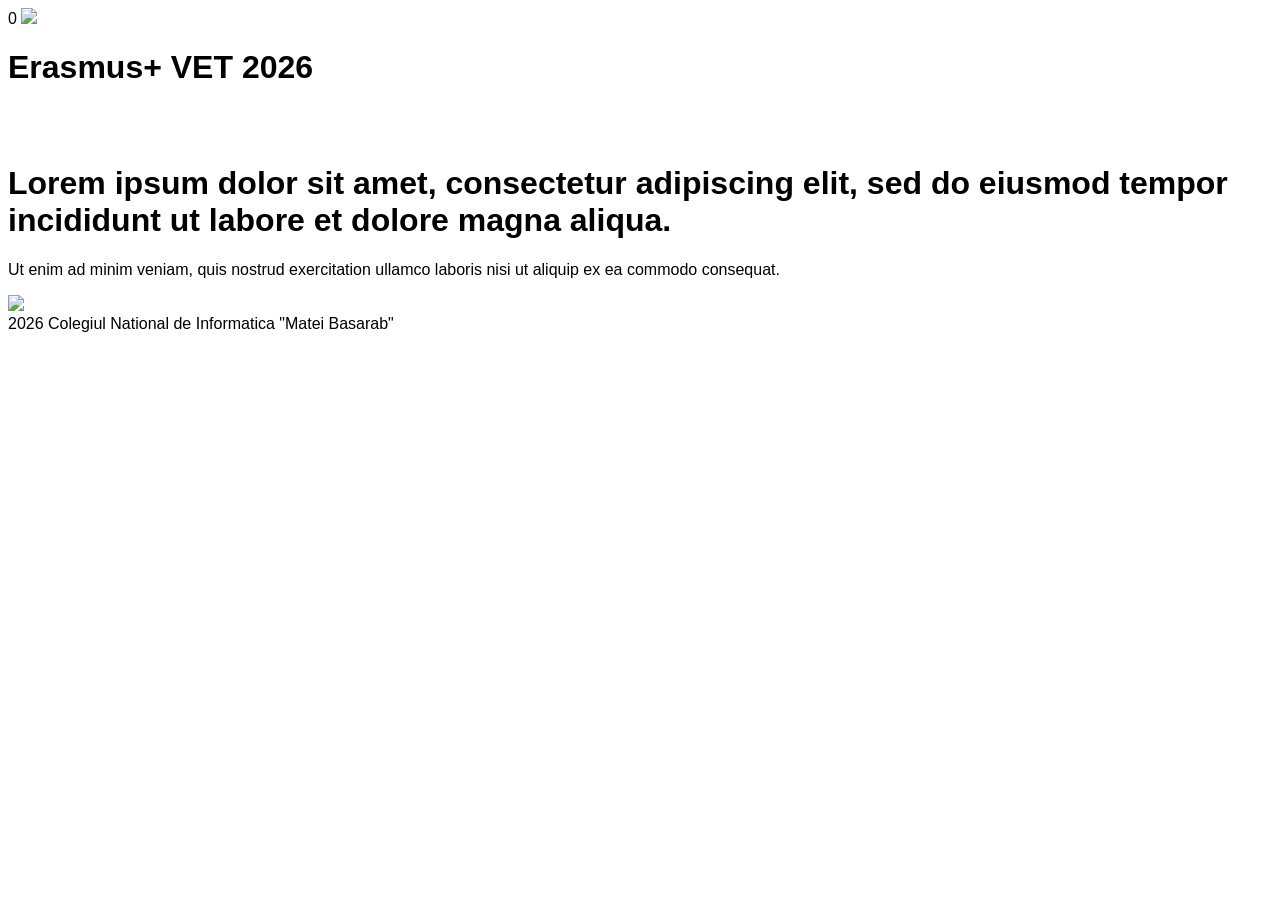
==== index.html @ 50fa2faf "first draft and initial testing" ====
<!DOCTYPE html>

<html>

  <script src="script.js"></script>

  <head>
    <meta charset="UTF-8">
    <meta name="viewport" content="width=device-width, initial-scale=1.0">
    <title>Erasmus+ VET 2026</title>
    <link rel="stylesheet" href="style.css">
  </head>

  <body>
    <header>
            <div id="mySidenav" class="sidenav">

              <a href="javascript:void(0)" class="closebtn" onclick="closeNav()">&times;</a>
              <a href="#">Acasa</a>

              <div class="dropdown">
                <button class="dropbtn">Spania</button>
                <div class="dropdown-content">
                  <a href="#">Experienta culturala</a>

                  <button class="dropbtn">Experienta profesionala</button>
                  <div class="dropdown-content">
                    <a href="#">Mate-Info</a>
                    <a href="#">Pedagogie</a>
                  </div>

                </div>
              </div>
 
              <div class="dropdown">
                <button class="dropbtn">Spania</button>
                <div class="dropdown-content">
                  <a href="#">Experienta culturala</a>

                  <button class="dropbtn">Experienta profesionala</button>
                  <div class="dropdown-content">
                    <a href="#">Mate-Info</a>
                    <a href="#">Pedagogie</a>
                  </div>

                </div>
              </div>

              <a href="#">Activitati de diseminare</a>

            </div>
 
            <div id="titlebar">
                <span onclick="openNav()">0</span>
                <img src="assets/logo.png">
                <h1>Erasmus+ VET 2026</h1>
            </div>

    </header>

    <main>
            <div>
                
                <div id="about">
                    <div id="aboutp">
                        <br><br>
                        <h1>
                            Lorem ipsum dolor sit amet, consectetur adipiscing elit, sed do eiusmod tempor incididunt ut labore et dolore magna aliqua.
                        </h1>
                        <p>Ut enim ad minim veniam, quis nostrud exercitation ullamco laboris nisi ut aliquip ex ea commodo consequat.</p>
                    </div>
                    <img src="assets/logo.png" id="abtImg">
                </div>

                            </div>
    </main>

    <footer>
      2026 Colegiul National de Informatica "Matei Basarab"
    </footer>

  </body>

</html>
---- style.css ----
body {
  font-family: "Lato", sans-serif;
  transition: background-color .5s;
}

.sidenav {
  height: 100%;
  width: 0;
  position: fixed;
  z-index: 1;
  top: 0;
  left: 0;
  background-color: #111;
  overflow-x: hidden;
  transition: 0.5s;
  padding-top: 60px;
}

.sidenav a {
  padding: 8px 8px 8px 32px;
  text-decoration: none;
  font-size: 25px;
  color: #818181;
  display: block;
  transition: 0.3s;
}

.sidenav a:hover {
  color: #f1f1f1;
}

.sidenav .closebtn {
  position: absolute;
  top: 0;
  right: 25px;
  font-size: 36px;
  margin-left: 50px;
}

.dropdown {
  float: left;
  overflow: hidden;
}

.dropdown .dropbtn {
  font-size: 16px;  
  border: none;
  outline: none;
  color: white;
  padding: 14px 16px;
  background-color: inherit;
  font-family: inherit;
  margin: 0;
}

.navbar a:hover, .dropdown:hover .dropbtn {
  color: red;
}

.dropdown-content {
  display: none;
  position: absolute;
  background-color: #111;
  min-width: 160px;
  box-shadow: 0px 8px 16px 0px rgba(0,0,0,0.2);
  z-index: 1;
}

.dropdown-content a {
  float: none;
  color: white;
  padding: 12px 16px;
  text-decoration: none;
  display: inline;
  text-align: left;
}

.dropdown-content a:hover {
  background-color: #ddd;
  color: black;
}

.dropdown:hover .dropdown-content {
  display: inline;

#main {
  transition: margin-left .5s;
  padding: 16px;
}

@media screen and (max-height: 450px) {
  .sidenav {padding-top: 15px;}
  .sidenav a {font-size: 18px;}
}
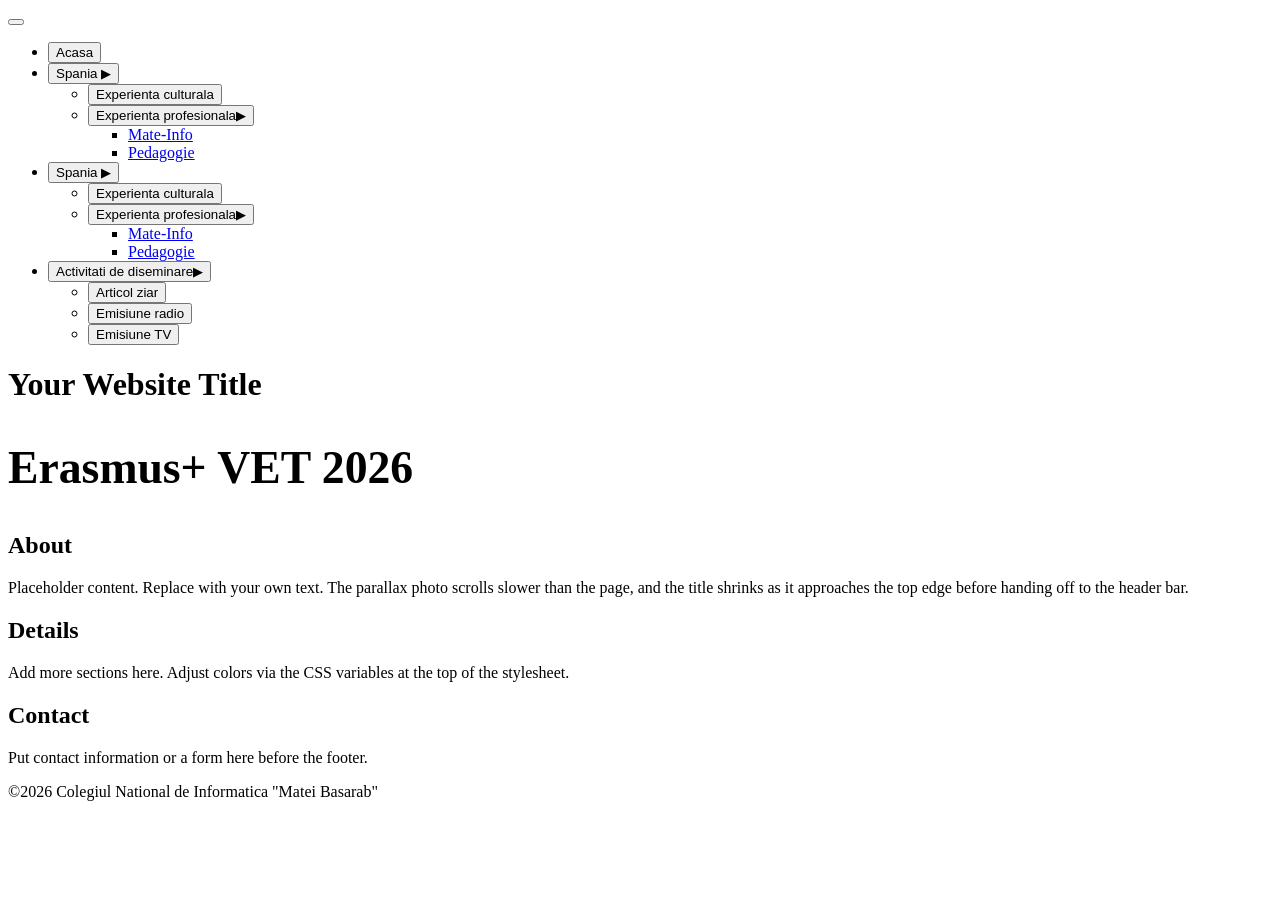
==== commit 9a043511: "used a template, will soon edit" ====
--- a/index.html
+++ b/index.html
@@ -1,84 +1,93 @@
 <!DOCTYPE html>
 
-<html>
+<head>
+<meta charset="UTF-8">
+<meta name="viewport" content="width=device-width, initial-scale=1.0">
+<title>Erasmus+ VET 2026</title>
+</head>
+<body>
 
-  <script src="script.js"></script>
+  <button class="menu-icon" id="menuIcon" aria-label="Toggle menu">
+    <span></span><span></span><span></span>
+  </button>
 
-  <head>
-    <meta charset="UTF-8">
-    <meta name="viewport" content="width=device-width, initial-scale=1.0">
-    <title>Erasmus+ VET 2026</title>
-    <link rel="stylesheet" href="style.css">
-  </head>
+  <nav class="sidebar" id="sidebar">
+    <ul class="nav-list">
+      
+      <li class="nav-item">
+        <button>Acasa</button>
+      </li>
 
-  <body>
-    <header>
-            <div id="mySidenav" class="sidenav">
+     
+      <li class="nav-item has-sub">
+        <button>Spania <span class="nav-arrow">▶</span></button>
+        <ul class="sub-list">
+          <li class="sub-item"><button>Experienta culturala</button></li>
+          <li class="sub-item has-subsub">
+            <button>Experienta profesionala<span class="nav-arrow">▶</span></button>
+            <ul class="subsub-list">
+              <li><a href="#">Mate-Info</a></li>
+              <li><a href="#">Pedagogie</a></li>
+            </ul>
+          </li>
+        </ul>
+      </li>
+    
+      <li class="nav-item has-sub">
+        <button>Spania <span class="nav-arrow">▶</span></button>
+        <ul class="sub-list">
+          <li class="sub-item"><button>Experienta culturala</button></li>
+          <li class="sub-item has-subsub">
+            <button>Experienta profesionala<span class="nav-arrow">▶</span></button>
+            <ul class="subsub-list">
+              <li><a href="#">Mate-Info</a></li>
+              <li><a href="#">Pedagogie</a></li>
+            </ul>
+          </li>
+        </ul>
+      </li>
+      
+      <li class="nav-item has-sub">
+        <button>Activitati de diseminare<span class="nav-arrow">▶</span></button>
+        <ul class="sub-list">
+          <li class="sub-item"><button>Articol ziar</button></li>
+          <li class="sub-item"><button>Emisiune radio</button></li>
+          <li class="sub-item"><button>Emisiune TV</button></li>
+        </ul>
+      </li>
 
-              <a href="javascript:void(0)" class="closebtn" onclick="closeNav()">&times;</a>
-              <a href="#">Acasa</a>
+    </ul>
+  </nav>
 
-              <div class="dropdown">
-                <button class="dropbtn">Spania</button>
-                <div class="dropdown-content">
-                  <a href="#">Experienta culturala</a>
+  <div class="header-bar" id="headerBar">
+    <h1>Your Website Title</h1>
+  </div>
 
-                  <button class="dropbtn">Experienta profesionala</button>
-                  <div class="dropdown-content">
-                    <a href="#">Mate-Info</a>
-                    <a href="#">Pedagogie</a>
-                  </div>
+  <section class="hero" id="hero">
+    <div class="hero-bg" id="heroBg" style="transform: translateY(0px);"></div>
+    <div class="hero-title-wrapper">
+      <h1 class="hero-title" id="heroTitle" style="opacity: 1; font-size: 45.7px;">Erasmus+ VET 2026</h1>
+    </div>
+  </section>
 
-                </div>
-              </div>
- 
-              <div class="dropdown">
-                <button class="dropbtn">Spania</button>
-                <div class="dropdown-content">
-                  <a href="#">Experienta culturala</a>
+  <section class="section">
+    <h2>About</h2>
+    <p>Placeholder content. Replace with your own text. The parallax photo scrolls slower than the page, and the title shrinks as it approaches the top edge before handing off to the header bar.</p>
+  </section>
 
-                  <button class="dropbtn">Experienta profesionala</button>
-                  <div class="dropdown-content">
-                    <a href="#">Mate-Info</a>
-                    <a href="#">Pedagogie</a>
-                  </div>
+  <section class="section">
+    <h2>Details</h2>
+    <p>Add more sections here. Adjust colors via the CSS variables at the top of the stylesheet.</p>
+  </section>
 
-                </div>
-              </div>
+  <section class="section">
+    <h2>Contact</h2>
+    <p>Put contact information or a form here before the footer.</p>
+  </section>
 
-              <a href="#">Activitati de diseminare</a>
+  <footer>
+    <p>©2026 Colegiul National de Informatica "Matei Basarab"</p>
+  </footer>
 
-            </div>
- 
-            <div id="titlebar">
-                <span onclick="openNav()">0</span>
-                <img src="assets/logo.png">
-                <h1>Erasmus+ VET 2026</h1>
-            </div>
 
-    </header>
-
-    <main>
-            <div>
-                
-                <div id="about">
-                    <div id="aboutp">
-                        <br><br>
-                        <h1>
-                            Lorem ipsum dolor sit amet, consectetur adipiscing elit, sed do eiusmod tempor incididunt ut labore et dolore magna aliqua.
-                        </h1>
-                        <p>Ut enim ad minim veniam, quis nostrud exercitation ullamco laboris nisi ut aliquip ex ea commodo consequat.</p>
-                    </div>
-                    <img src="assets/logo.png" id="abtImg">
-                </div>
-
-                            </div>
-    </main>
-
-    <footer>
-      2026 Colegiul National de Informatica "Matei Basarab"
-    </footer>
-
-  </body>
-
-</html>
+</body>
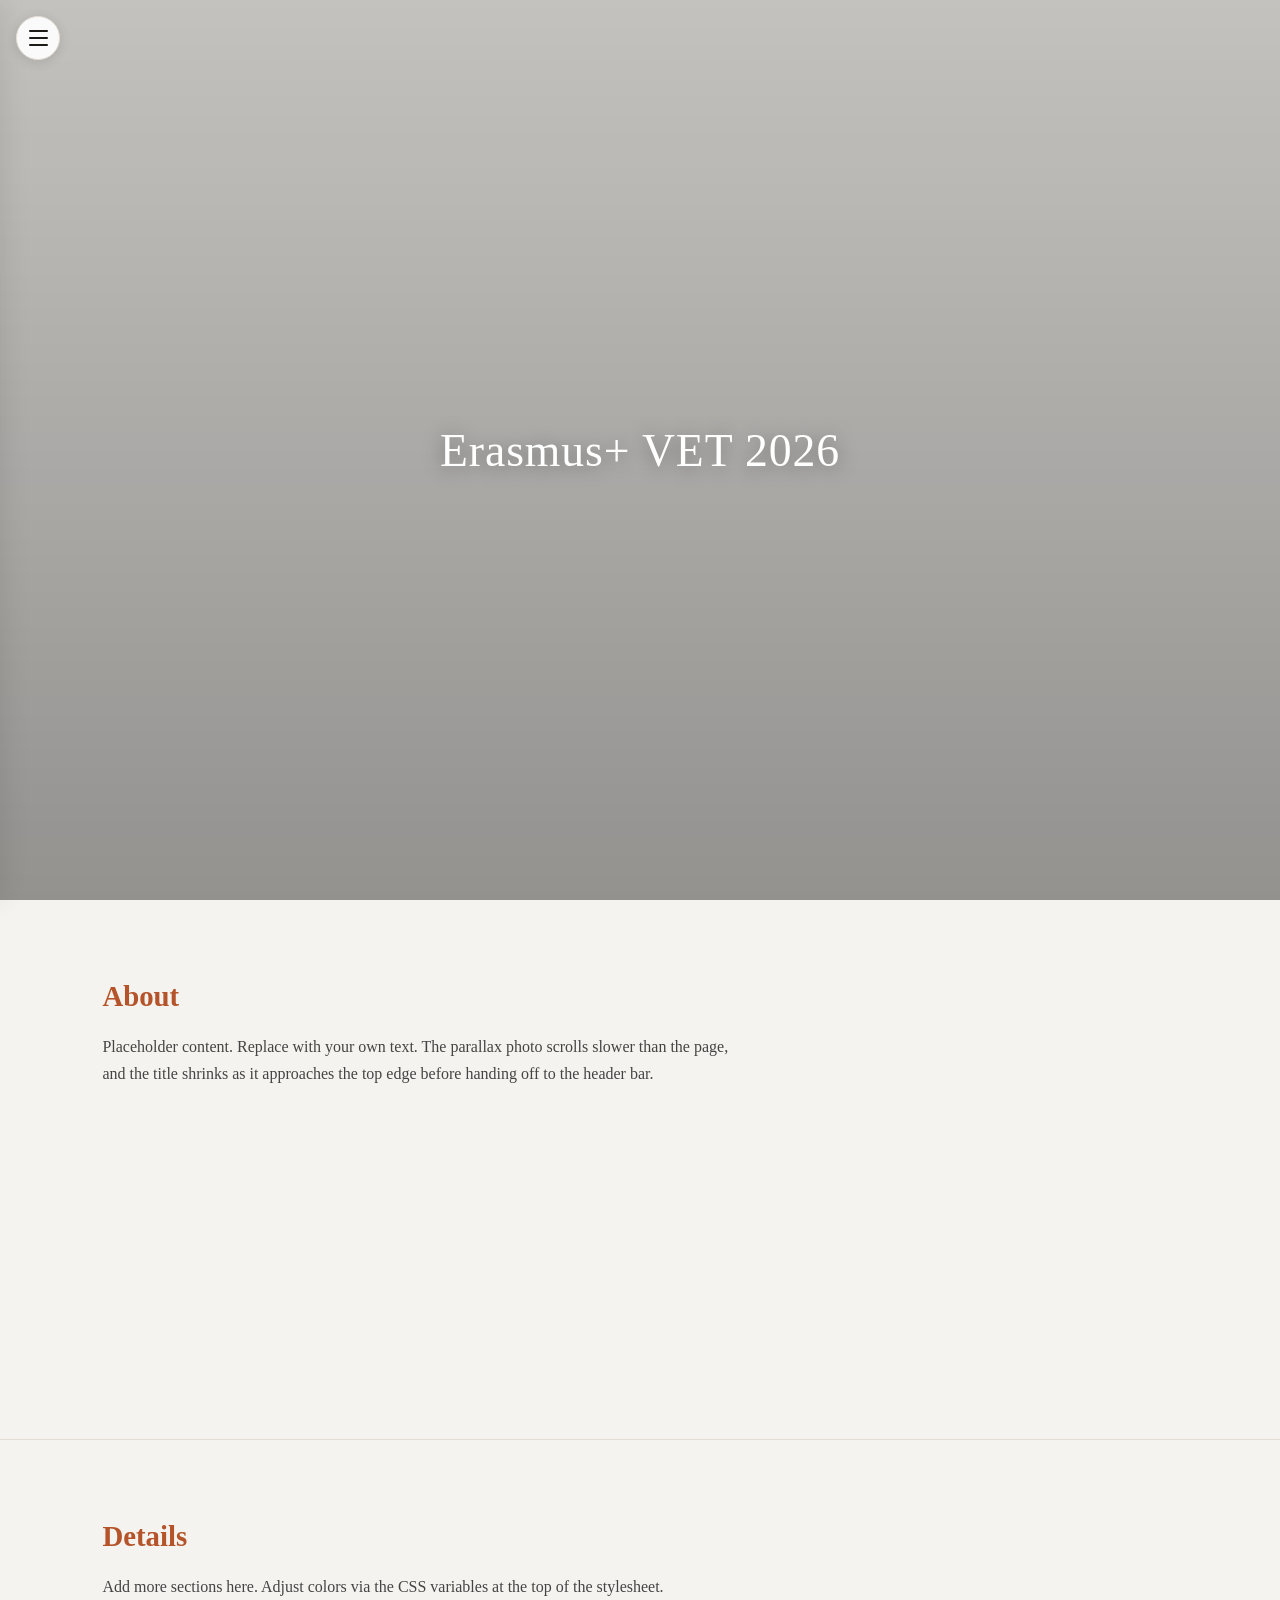
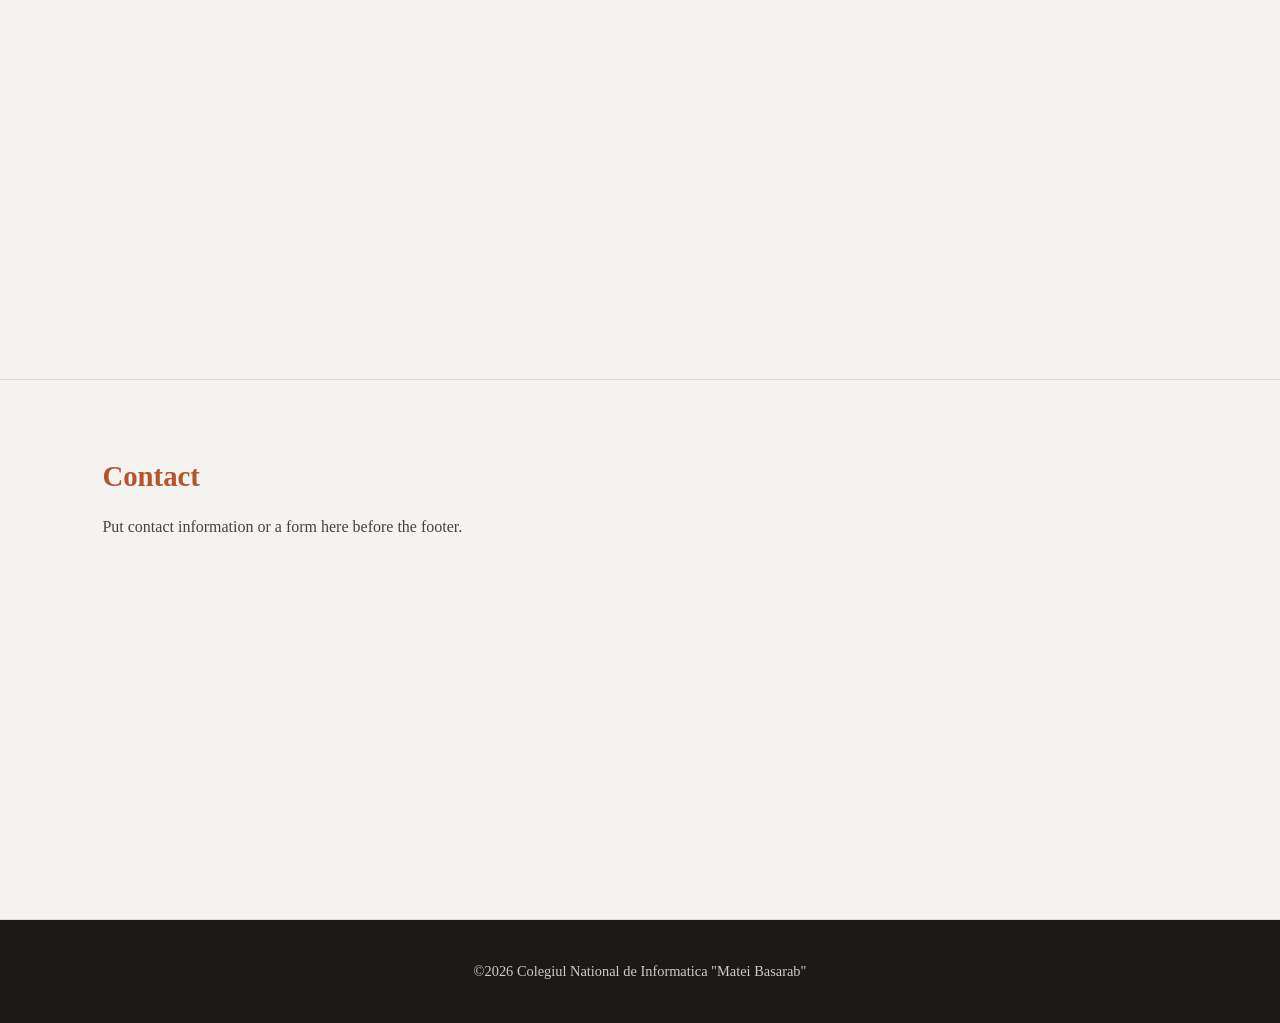
==== commit d58afdf1: "fixed a typo" ====
--- a/index.html
+++ b/index.html
@@ -1,8 +1,12 @@
 <!DOCTYPE html>
+<html>
+
+<script src="script.js"></script>
 
 <head>
 <meta charset="UTF-8">
 <meta name="viewport" content="width=device-width, initial-scale=1.0">
+<link rel="stylesheet" href="style.css">
 <title>Erasmus+ VET 2026</title>
 </head>
 <body>
@@ -91,3 +95,5 @@
 
 
 </body>
+
+</html>
--- a/style.css
+++ b/style.css
@@ -0,0 +1,281 @@
+  :root {
+    --sidebar-w: 240px;
+    --header-h: 60px;
+    --bg: #f5f3ef;
+    --ink: #1c1a17;
+    --accent: #b5542a;
+    --card: #ffffff;
+    --line: #e2ddd4;
+  }
+
+  * { margin: 0; padding: 0; box-sizing: border-box; }
+
+  body {
+    font-family: Georgia, 'Times New Roman', serif;
+    background: var(--bg);
+    color: var(--ink);
+    overflow-x: hidden;
+  }
+
+  /* ---------- MENU ICON ---------- */
+  .menu-icon {
+    position: fixed;
+    top: 16px;
+    left: 16px;
+    z-index: 1000;
+    width: 44px;
+    height: 44px;
+    border-radius: 50%;
+    background: rgba(255,255,255,0.92);
+    border: 1px solid var(--line);
+    cursor: pointer;
+    display: flex;
+    flex-direction: column;
+    align-items: center;
+    justify-content: center;
+    gap: 5px;
+    box-shadow: 0 2px 12px rgba(0,0,0,0.12);
+    transition: transform 0.2s ease;
+  }
+  .menu-icon:hover { transform: scale(1.06); }
+  .menu-icon span {
+    display: block;
+    width: 19px;
+    height: 2px;
+    background: var(--ink);
+    border-radius: 2px;
+    transition: transform 0.3s ease, opacity 0.3s ease;
+  }
+  .menu-icon.open span:nth-child(1) { transform: translateY(7px) rotate(45deg); }
+  .menu-icon.open span:nth-child(2) { opacity: 0; }
+  .menu-icon.open span:nth-child(3) { transform: translateY(-7px) rotate(-45deg); }
+
+  /* ---------- SIDEBAR (flyout style) ---------- */
+  .sidebar {
+    position: fixed;
+    top: 0;
+    left: 0;
+    height: 100vh;
+    width: var(--sidebar-w);
+    background: var(--card);
+    border-right: 1px solid var(--line);
+    z-index: 900;
+    transform: translateX(-100%);
+    transition: transform 0.35s cubic-bezier(0.4, 0, 0.2, 1);
+    overflow: visible;
+    box-shadow: 4px 0 24px rgba(0,0,0,0.08);
+  }
+  .sidebar.expanded { transform: translateX(0); }
+
+  .nav-list { list-style: none; padding-top: 72px; }
+
+  .nav-item > button {
+    display: flex;
+    align-items: center;
+    justify-content: space-between;
+    width: 100%;
+    padding: 14px 20px;
+    background: none;
+    border: none;
+    font-family: inherit;
+    font-size: 1rem;
+    color: var(--ink);
+    cursor: pointer;
+    text-align: left;
+    border-bottom: 1px solid var(--line);
+    transition: background 0.2s;
+  }
+  .nav-item > button:hover { background: var(--bg); }
+  .nav-arrow {
+    font-size: 0.7rem;
+    transition: transform 0.3s ease;
+    color: var(--accent);
+  }
+  .nav-item.hovered > button .nav-arrow { transform: rotate(90deg); }
+
+  /* Level 2 flyout — appears to the RIGHT of its parent */
+  .sub-list {
+    list-style: none;
+    position: absolute;
+    left: 100%;
+    top: 0;
+    min-width: 200px;
+    background: var(--card);
+    border: 1px solid var(--line);
+    border-left: none;
+    box-shadow: 4px 4px 16px rgba(0,0,0,0.08);
+    opacity: 0;
+    visibility: hidden;
+    transform: translateX(-8px);
+    transition: opacity 0.25s ease, transform 0.25s ease, visibility 0.25s;
+    z-index: 910;
+  }
+  .nav-item { position: relative; }
+  .nav-item.hovered > .sub-list {
+    opacity: 1;
+    visibility: visible;
+    transform: translateX(0);
+  }
+
+  .sub-list li > button {
+    display: flex;
+    align-items: center;
+    justify-content: space-between;
+    width: 100%;
+    padding: 12px 18px;
+    background: none;
+    border: none;
+    font-family: inherit;
+    font-size: 0.92rem;
+    color: #555;
+    cursor: pointer;
+    text-align: left;
+    border-bottom: 1px solid var(--line);
+    transition: background 0.2s, color 0.2s;
+  }
+  .sub-list li > button:hover { background: var(--bg); color: var(--ink); }
+  .sub-list .nav-arrow { font-size: 0.65rem; }
+  .sub-item { position: relative; }
+  .sub-item.hovered > button .nav-arrow { transform: rotate(90deg); }
+
+  /* Level 3 flyout — appears to the RIGHT of its parent subsection */
+  .subsub-list {
+    list-style: none;
+    position: absolute;
+    left: 100%;
+    top: 0;
+    min-width: 180px;
+    background: var(--card);
+    border: 1px solid var(--line);
+    border-left: none;
+    box-shadow: 4px 4px 16px rgba(0,0,0,0.08);
+    opacity: 0;
+    visibility: hidden;
+    transform: translateX(-8px);
+    transition: opacity 0.25s ease, transform 0.25s ease, visibility 0.25s;
+    z-index: 920;
+  }
+  .sub-item.hovered > .subsub-list {
+    opacity: 1;
+    visibility: visible;
+    transform: translateX(0);
+  }
+
+  .subsub-list li > a {
+    display: block;
+    padding: 10px 16px;
+    font-size: 0.85rem;
+    color: #777;
+    text-decoration: none;
+    border-bottom: 1px solid var(--line);
+    transition: color 0.2s, background 0.2s;
+  }
+  .subsub-list li > a:hover { color: var(--accent); background: var(--bg); }
+
+  /* ---------- HERO WITH PARALLAX ---------- */
+  .hero {
+    position: relative;
+    height: 100vh;
+    overflow: hidden;
+    display: flex;
+    align-items: center;
+    justify-content: center;
+  }
+  .hero-bg {
+    position: absolute;
+    inset: -20% 0;
+    background: url('https://images.unsplash.com/photo-1506905925346-21bda4d32df4?w=1600&q=80') center/cover no-repeat;
+    will-change: transform;
+  }
+  .hero::after {
+    content: '';
+    position: absolute;
+    inset: 0;
+    background: linear-gradient(to bottom, rgba(0,0,0,0.2), rgba(0,0,0,0.4));
+    z-index: 1;
+  }
+
+  /* Title that sticks and shrinks */
+  .hero-title-wrapper {
+    position: sticky;
+    top: 0;
+    z-index: 2;
+    display: flex;
+    align-items: center;
+    justify-content: center;
+    width: 100%;
+    height: 100vh;
+    pointer-events: none;
+  }
+  .hero-title {
+    color: #fff;
+    font-size: clamp(2.5rem, 7vw, 5rem);
+    font-weight: normal;
+    letter-spacing: 0.02em;
+    text-align: center;
+    padding: 0 20px;
+    text-shadow: 0 2px 20px rgba(0,0,0,0.4);
+    transition: font-size 0.1s linear, letter-spacing 0.1s linear;
+    will-change: font-size;
+  }
+
+  /* After the hero, the title lives in the header bar */
+  .header-bar {
+    position: fixed;
+    top: 0;
+    left: 0;
+    right: 0;
+    height: var(--header-h);
+    background: rgba(255,255,255,0.95);
+    backdrop-filter: blur(8px);
+    border-bottom: 1px solid var(--line);
+    z-index: 800;
+    display: flex;
+    align-items: center;
+    justify-content: center;
+    opacity: 0;
+    transform: translateY(-100%);
+    transition: opacity 0.3s ease, transform 0.3s ease;
+    pointer-events: none;
+  }
+  .header-bar.visible {
+    opacity: 1;
+    transform: translateY(0);
+    pointer-events: auto;
+  }
+  .header-bar h1 {
+    font-size: 1.2rem;
+    font-weight: normal;
+    letter-spacing: 0.03em;
+    color: var(--ink);
+  }
+
+  /* ---------- CONTENT SECTIONS ---------- */
+  .section {
+    min-height: 60vh;
+    padding: 80px 8%;
+    border-bottom: 1px solid var(--line);
+  }
+  .section h2 {
+    font-size: 1.8rem;
+    margin-bottom: 20px;
+    color: var(--accent);
+  }
+  .section p {
+    max-width: 640px;
+    line-height: 1.7;
+    color: #444;
+  }
+
+  /* ---------- FOOTER ---------- */
+  footer {
+    background: var(--ink);
+    color: #ccc;
+    padding: 40px 8%;
+    text-align: center;
+    font-size: 0.9rem;
+    line-height: 1.6;
+  }
+  footer a { color: var(--accent); text-decoration: none; }
+  footer a:hover { text-decoration: underline; }
+
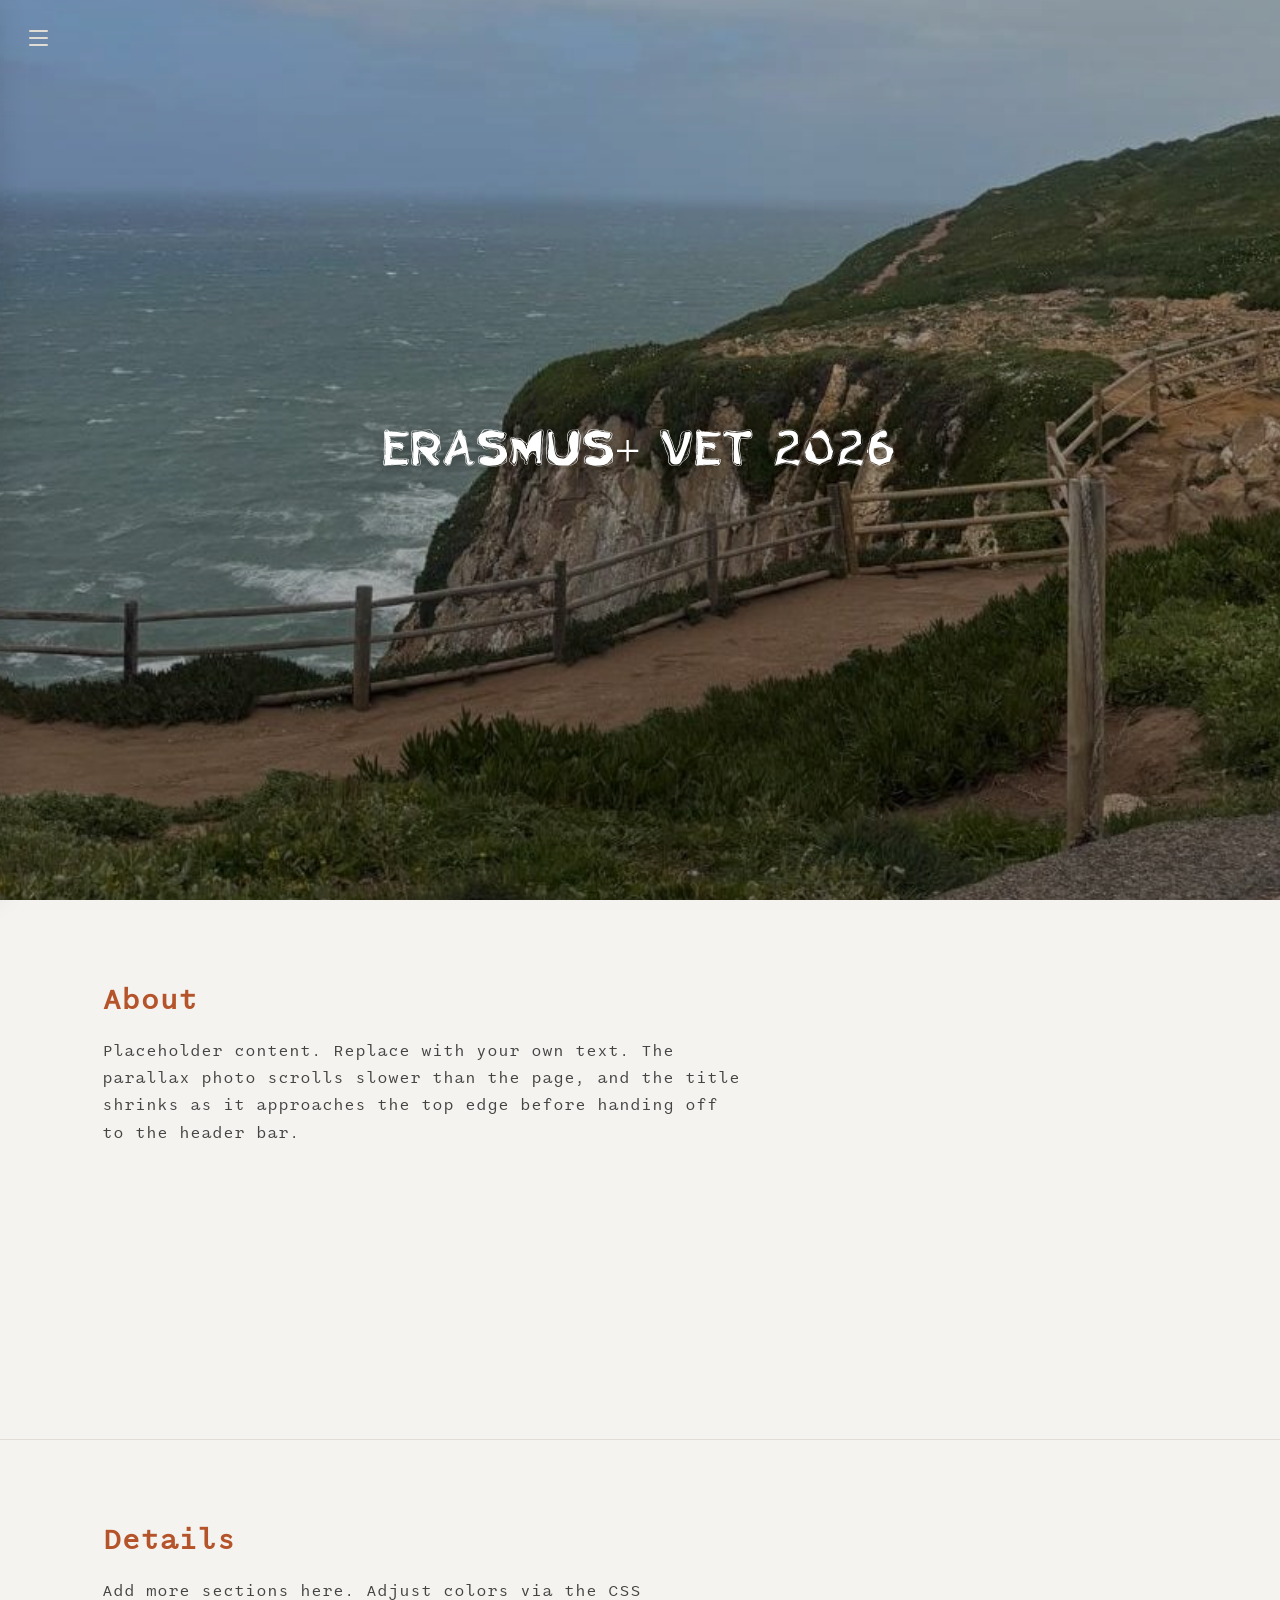
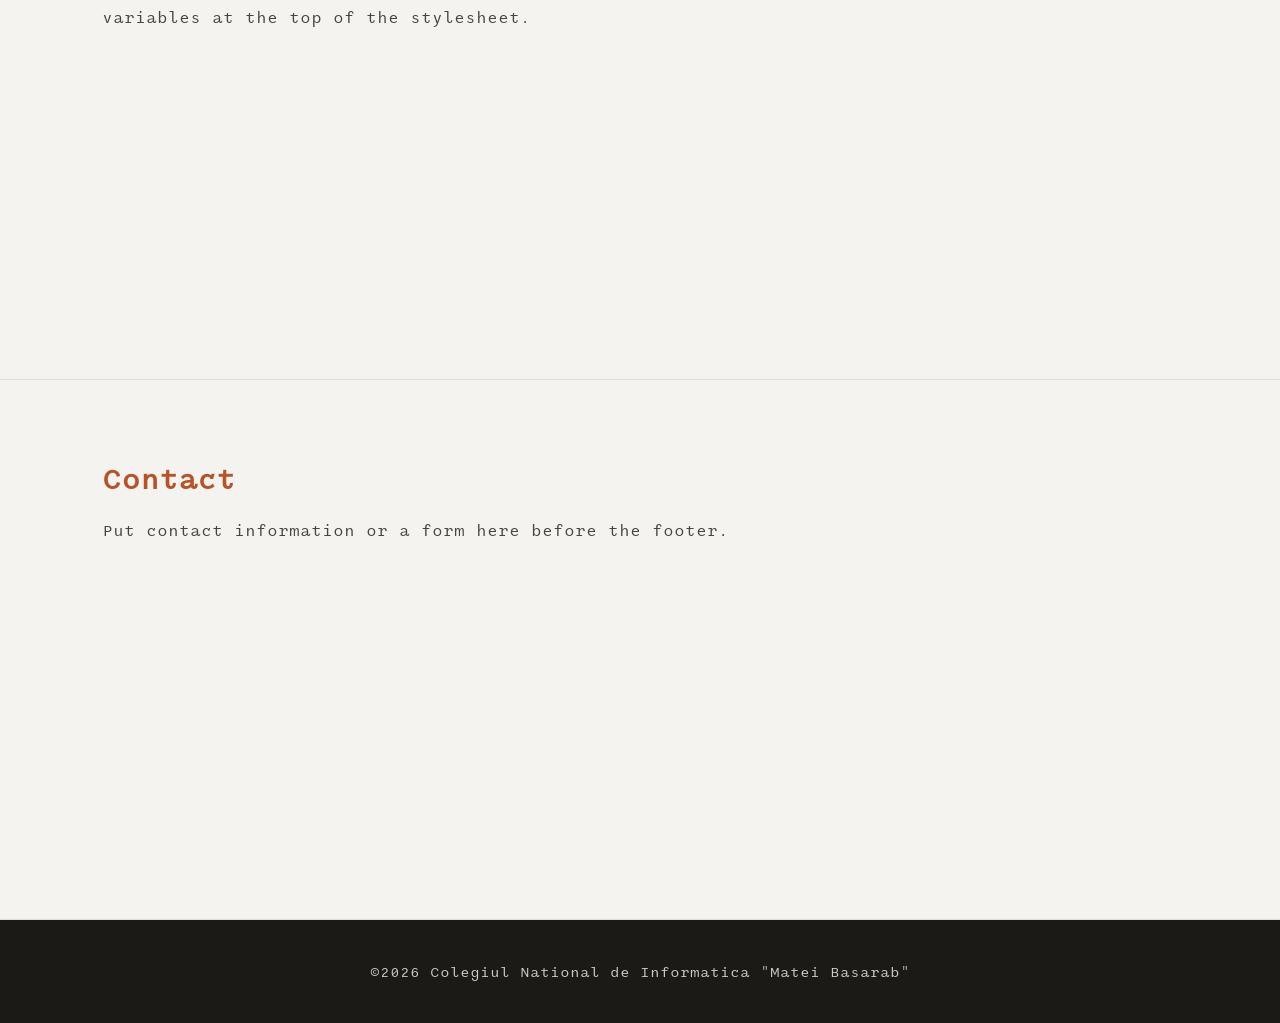
==== commit 8ec01923: "base structure laid down, now need to complete site with informations and design" ====
--- a/index.html
+++ b/index.html
@@ -1,7 +1,5 @@
 <!DOCTYPE html>
 <html>
-
-<script src="script.js"></script>
 
 <head>
 <meta charset="UTF-8">
@@ -9,6 +7,7 @@
 <link rel="stylesheet" href="style.css">
 <title>Erasmus+ VET 2026</title>
 </head>
+
 <body>
 
   <button class="menu-icon" id="menuIcon" aria-label="Toggle menu">
@@ -38,7 +37,7 @@
       </li>
     
       <li class="nav-item has-sub">
-        <button>Spania <span class="nav-arrow">▶</span></button>
+        <button>Portugalia <span class="nav-arrow">▶</span></button>
         <ul class="sub-list">
           <li class="sub-item"><button>Experienta culturala</button></li>
           <li class="sub-item has-subsub">
@@ -64,13 +63,13 @@
   </nav>
 
   <div class="header-bar" id="headerBar">
-    <h1>Your Website Title</h1>
+    <h1>Erasmus+ VET 2026</h1>
   </div>
 
   <section class="hero" id="hero">
     <div class="hero-bg" id="heroBg" style="transform: translateY(0px);"></div>
     <div class="hero-title-wrapper">
-      <h1 class="hero-title" id="heroTitle" style="opacity: 1; font-size: 45.7px;">Erasmus+ VET 2026</h1>
+      <h1 class="hero-title" id="heroTitle" style="opacity: 1; font-size: 45.7px;">ERASMUS+ VET 2026</h1>
     </div>
   </section>
 
@@ -93,6 +92,7 @@
     <p>©2026 Colegiul National de Informatica "Matei Basarab"</p>
   </footer>
 
+  <script src="script.js"></script>
 
 </body>
 
--- a/style.css
+++ b/style.css
@@ -1,6 +1,16 @@
-  :root {
+@font-face {
+  font-family: mainframe;
+  src: url(assets/Mainframe-Regular.ttf);
+}
+
+@font-face {
+  font-family: boogaloo;
+  src: url(assets/BOOGALOO.TTF);
+}
+
+:root {
     --sidebar-w: 240px;
-    --header-h: 60px;
+    --header-h: 80px;
     --bg: #f5f3ef;
     --ink: #1c1a17;
     --accent: #b5542a;
@@ -11,7 +21,7 @@
   * { margin: 0; padding: 0; box-sizing: border-box; }
 
   body {
-    font-family: Georgia, 'Times New Roman', serif;
+    font-family: mainframe;
     background: var(--bg);
     color: var(--ink);
     overflow-x: hidden;
@@ -25,30 +35,28 @@
     z-index: 1000;
     width: 44px;
     height: 44px;
-    border-radius: 50%;
-    background: rgba(255,255,255,0.92);
-    border: 1px solid var(--line);
+    background-color: transparent;
     cursor: pointer;
     display: flex;
+    border: none;
     flex-direction: column;
     align-items: center;
     justify-content: center;
     gap: 5px;
-    box-shadow: 0 2px 12px rgba(0,0,0,0.12);
     transition: transform 0.2s ease;
   }
-  .menu-icon:hover { transform: scale(1.06); }
+  .menu-icon:hover { transform: scale(1.06);}
   .menu-icon span {
     display: block;
     width: 19px;
     height: 2px;
-    background: var(--ink);
+    background: var(--line);
     border-radius: 2px;
     transition: transform 0.3s ease, opacity 0.3s ease;
   }
-  .menu-icon.open span:nth-child(1) { transform: translateY(7px) rotate(45deg); }
+  .menu-icon.open span:nth-child(1) { transform: translateY(7px) rotate(45deg); background: var(--ink); }
   .menu-icon.open span:nth-child(2) { opacity: 0; }
-  .menu-icon.open span:nth-child(3) { transform: translateY(-7px) rotate(-45deg); }
+  .menu-icon.open span:nth-child(3) { transform: translateY(-7px) rotate(-45deg); background: var(--ink)}
 
   /* ---------- SIDEBAR (flyout style) ---------- */
   .sidebar {
@@ -184,7 +192,7 @@
   .hero-bg {
     position: absolute;
     inset: -20% 0;
-    background: url('https://images.unsplash.com/photo-1506905925346-21bda4d32df4?w=1600&q=80') center/cover no-repeat;
+    background: url(assets/cabo_de_roca1.jpg) center/cover no-repeat;
     will-change: transform;
   }
   .hero::after {
@@ -209,7 +217,8 @@
   }
   .hero-title {
     color: #fff;
-    font-size: clamp(2.5rem, 7vw, 5rem);
+    font-family: boogaloo;
+    font-size: clamp(2.5rem, 7vw ,5rem);
     font-weight: normal;
     letter-spacing: 0.02em;
     text-align: center;
@@ -226,13 +235,15 @@
     left: 0;
     right: 0;
     height: var(--header-h);
-    background: rgba(255,255,255,0.95);
+    background: var(--accent);
     backdrop-filter: blur(8px);
     border-bottom: 1px solid var(--line);
     z-index: 800;
     display: flex;
     align-items: center;
-    justify-content: center;
+    justify-content: left;
+    padding-left: 3.6rem;
+    padding-bottom: 0.3rem;
     opacity: 0;
     transform: translateY(-100%);
     transition: opacity 0.3s ease, transform 0.3s ease;
@@ -244,10 +255,10 @@
     pointer-events: auto;
   }
   .header-bar h1 {
-    font-size: 1.2rem;
+    font-size: 1.6rem;
     font-weight: normal;
     letter-spacing: 0.03em;
-    color: var(--ink);
+    color: var(--line);
   }
 
   /* ---------- CONTENT SECTIONS ---------- */
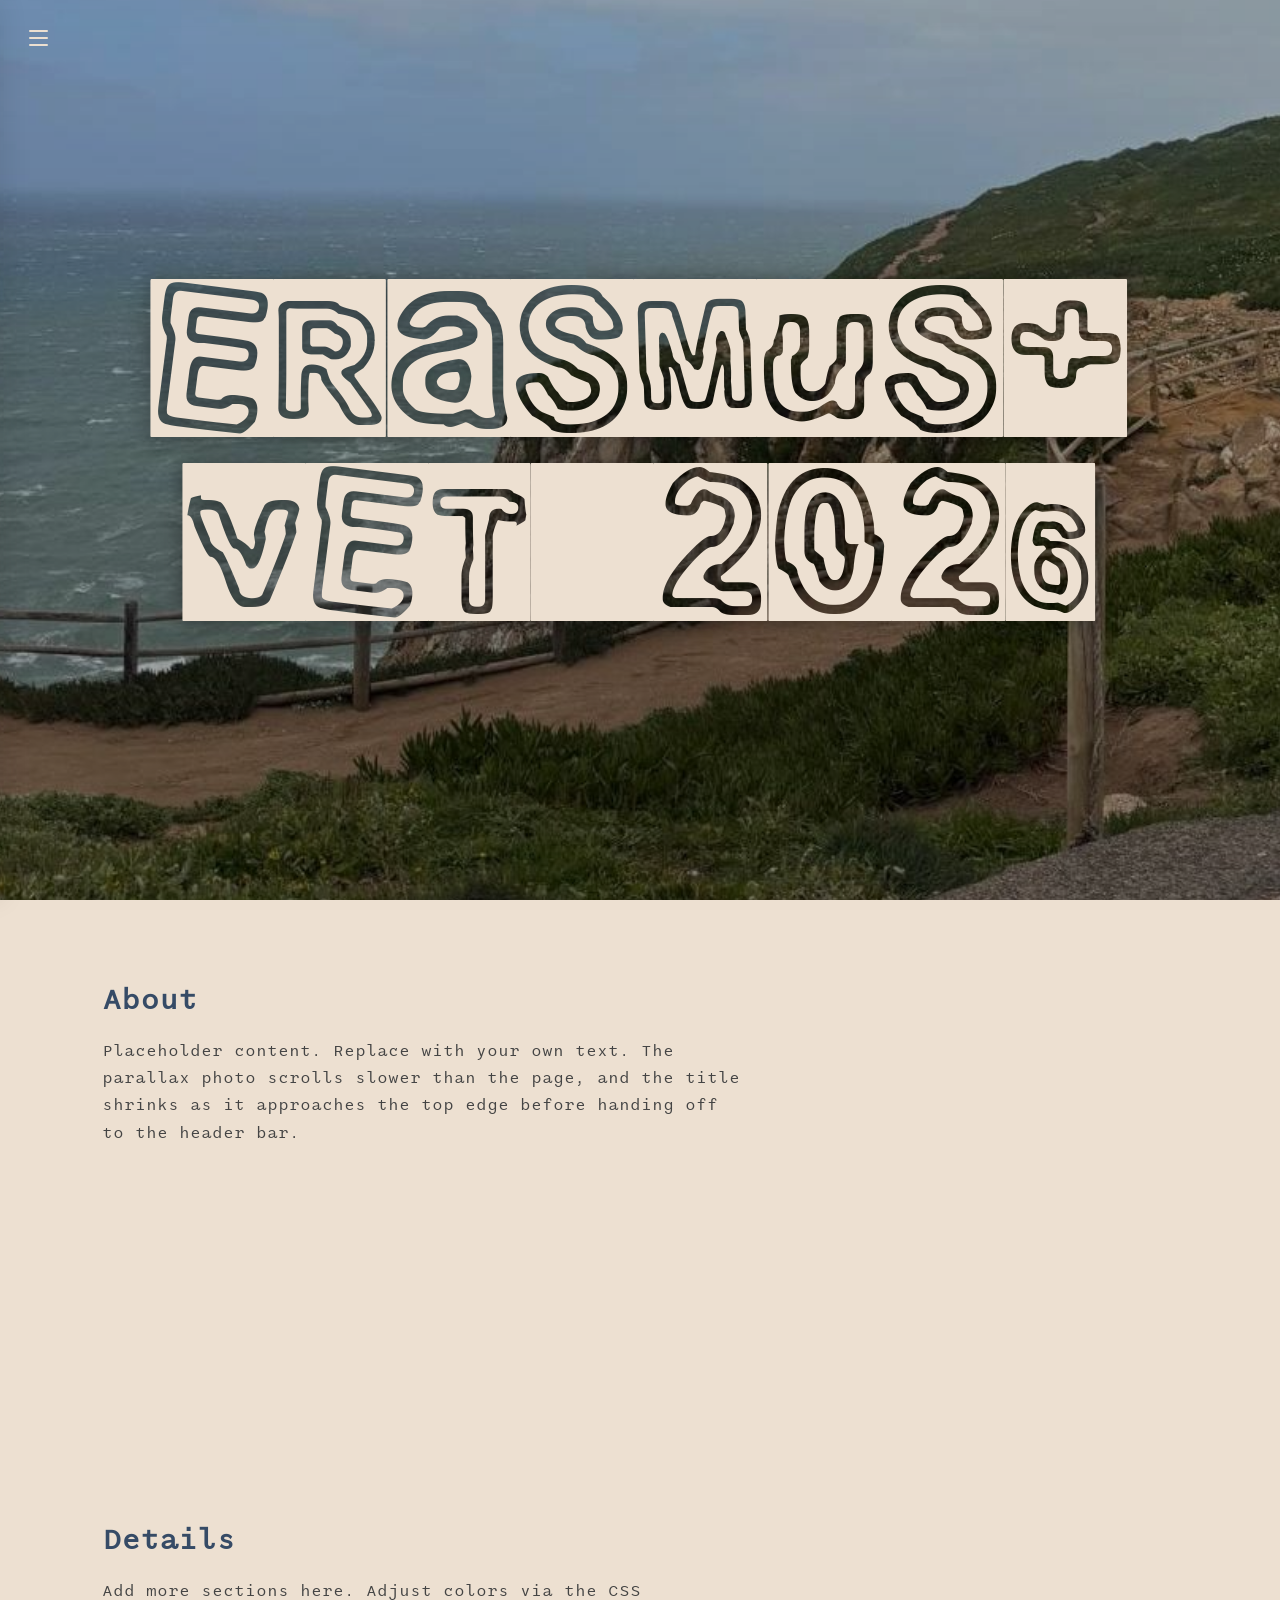
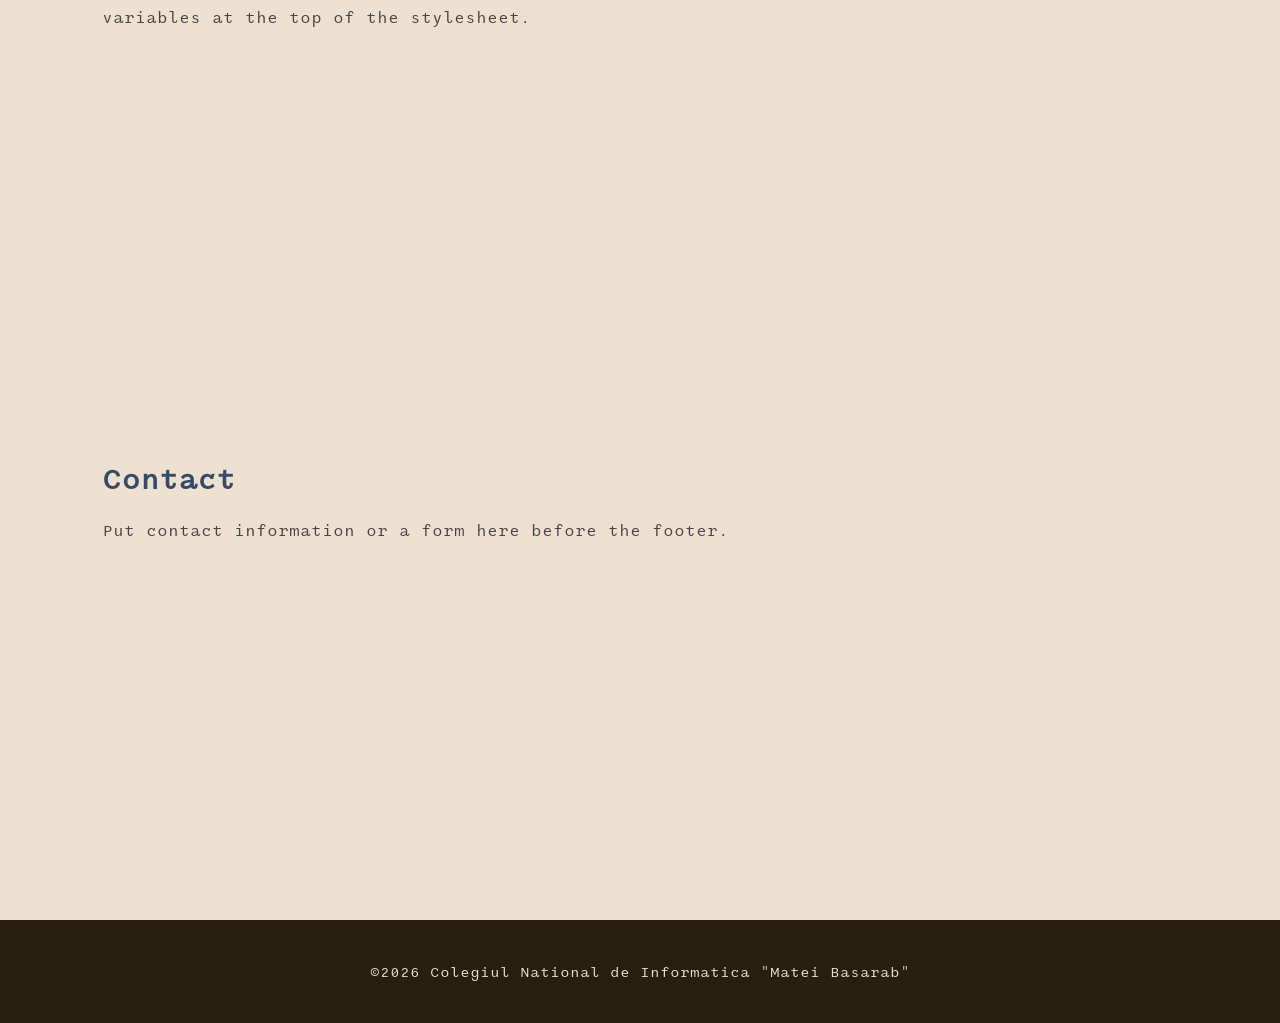
==== commit 3875edc4: "Fixed links and made the nav menu and footer as dynamic elements" ====
--- a/index.html
+++ b/index.html
@@ -4,94 +4,57 @@
 <head>
 <meta charset="UTF-8">
 <meta name="viewport" content="width=device-width, initial-scale=1.0">
-<link rel="stylesheet" href="style.css">
+<link rel="stylesheet" href="style.css">  
 <title>Erasmus+ VET 2026</title>
 </head>
 
 <body>
 
-  <button class="menu-icon" id="menuIcon" aria-label="Toggle menu">
-    <span></span><span></span><span></span>
-  </button>
+  <header-nav></header-nav>
 
-  <nav class="sidebar" id="sidebar">
-    <ul class="nav-list">
-      
-      <li class="nav-item">
-        <button>Acasa</button>
-      </li>
 
-     
-      <li class="nav-item has-sub">
-        <button>Spania <span class="nav-arrow">▶</span></button>
-        <ul class="sub-list">
-          <li class="sub-item"><button>Experienta culturala</button></li>
-          <li class="sub-item has-subsub">
-            <button>Experienta profesionala<span class="nav-arrow">▶</span></button>
-            <ul class="subsub-list">
-              <li><a href="#">Mate-Info</a></li>
-              <li><a href="#">Pedagogie</a></li>
-            </ul>
-          </li>
-        </ul>
-      </li>
+  
+  <main>
     
-      <li class="nav-item has-sub">
-        <button>Portugalia <span class="nav-arrow">▶</span></button>
-        <ul class="sub-list">
-          <li class="sub-item"><button>Experienta culturala</button></li>
-          <li class="sub-item has-subsub">
-            <button>Experienta profesionala<span class="nav-arrow">▶</span></button>
-            <ul class="subsub-list">
-              <li><a href="#">Mate-Info</a></li>
-              <li><a href="#">Pedagogie</a></li>
-            </ul>
-          </li>
-        </ul>
-      </li>
-      
-      <li class="nav-item has-sub">
-        <button>Activitati de diseminare<span class="nav-arrow">▶</span></button>
-        <ul class="sub-list">
-          <li class="sub-item"><button>Articol ziar</button></li>
-          <li class="sub-item"><button>Emisiune radio</button></li>
-          <li class="sub-item"><button>Emisiune TV</button></li>
-        </ul>
-      </li>
+    <div class="header-bar" id="headerBar">
+      <h1>Erasmus+ VET 2026</h1>
+    </div>
 
-    </ul>
-  </nav>
+    <section class="hero" id="hero">
+      <div class="hero-bg" id="heroBg" style="transform: translateY(0px); background: url(assets/cabo_de_roca1.jpg) center/cover no-repeat;"></div>  <!-- HERO background image added here -->
+      <div class="hero-title-wrapper">
+        <h1 class="hero-title" id="heroTitle" style="opacity: 1; font-size: 45.7px;">ERASMUS+ VET 2026</h1>
+      </div>
+    </section>
 
-  <div class="header-bar" id="headerBar">
-    <h1>Erasmus+ VET 2026</h1>
-  </div>
+    <section class="section">
+      <h2>About</h2>
+      <p>Placeholder content. Replace with your own text. The parallax photo scrolls slower than the page, and the title shrinks as it approaches the top edge before handing off to the header bar.</p>
+    </section>
 
-  <section class="hero" id="hero">
-    <div class="hero-bg" id="heroBg" style="transform: translateY(0px);"></div>
-    <div class="hero-title-wrapper">
-      <h1 class="hero-title" id="heroTitle" style="opacity: 1; font-size: 45.7px;">ERASMUS+ VET 2026</h1>
-    </div>
-  </section>
+    <section class="section">
+      <h2>Details</h2>
+      <p>Add more sections here. Adjust colors via the CSS variables at the top of the stylesheet.</p>
+    </section>
 
-  <section class="section">
-    <h2>About</h2>
-    <p>Placeholder content. Replace with your own text. The parallax photo scrolls slower than the page, and the title shrinks as it approaches the top edge before handing off to the header bar.</p>
-  </section>
+    <section class="section">
+      <h2>Contact</h2>
+      <p>Put contact information or a form here before the footer.</p>
+    </section>
+    
+  </main>
 
-  <section class="section">
-    <h2>Details</h2>
-    <p>Add more sections here. Adjust colors via the CSS variables at the top of the stylesheet.</p>
-  </section>
 
-  <section class="section">
-    <h2>Contact</h2>
-    <p>Put contact information or a form here before the footer.</p>
-  </section>
 
-  <footer>
-    <p>©2026 Colegiul National de Informatica "Matei Basarab"</p>
-  </footer>
 
+
+
+
+
+
+
+
+  <site-footer></site-footer>
   <script src="script.js"></script>
 
 </body>
--- a/style.css
+++ b/style.css
@@ -4,22 +4,25 @@
 }
 
 @font-face {
-  font-family: boogaloo;
-  src: url(assets/BOOGALOO.TTF);
+  font-family: strarat;
+  src: url(assets/strarat.ttf);
+}
+
+@font-face {
+  font-family: epunk;
+  src: url("assets/electric-punk.otf") format("opentype");
 }
 
 :root {
     --sidebar-w: 240px;
     --header-h: 80px;
-    --bg: #f5f3ef;
-    --ink: #1c1a17;
-    --accent: #b5542a;
-    --card: #ffffff;
-    --line: #e2ddd4;
-  }
-
+    --bg: #EDE0D1;
+    --ink: #291F0E;
+    --accent: #364B66;
+    --card: #f7eee1;
+    --line: #ede0d1;
+  }
   * { margin: 0; padding: 0; box-sizing: border-box; }
-
   body {
     font-family: mainframe;
     background: var(--bg);
@@ -58,6 +61,11 @@
   .menu-icon.open span:nth-child(2) { opacity: 0; }
   .menu-icon.open span:nth-child(3) { transform: translateY(-7px) rotate(-45deg); background: var(--ink)}
 
+
+
+
+
+  
   /* ---------- SIDEBAR (flyout style) ---------- */
   .sidebar {
     position: fixed;
@@ -74,9 +82,7 @@
     box-shadow: 4px 0 24px rgba(0,0,0,0.08);
   }
   .sidebar.expanded { transform: translateX(0); }
-
   .nav-list { list-style: none; padding-top: 72px; }
-
   .nav-item > button {
     display: flex;
     align-items: center;
@@ -100,8 +106,6 @@
     color: var(--accent);
   }
   .nav-item.hovered > button .nav-arrow { transform: rotate(90deg); }
-
-  /* Level 2 flyout — appears to the RIGHT of its parent */
   .sub-list {
     list-style: none;
     position: absolute;
@@ -124,7 +128,6 @@
     visibility: visible;
     transform: translateX(0);
   }
-
   .sub-list li > button {
     display: flex;
     align-items: center;
@@ -145,8 +148,6 @@
   .sub-list .nav-arrow { font-size: 0.65rem; }
   .sub-item { position: relative; }
   .sub-item.hovered > button .nav-arrow { transform: rotate(90deg); }
-
-  /* Level 3 flyout — appears to the RIGHT of its parent subsection */
   .subsub-list {
     list-style: none;
     position: absolute;
@@ -168,7 +169,6 @@
     visibility: visible;
     transform: translateX(0);
   }
-
   .subsub-list li > a {
     display: block;
     padding: 10px 16px;
@@ -179,6 +179,17 @@
     transition: color 0.2s, background 0.2s;
   }
   .subsub-list li > a:hover { color: var(--accent); background: var(--bg); }
+  nav button a {
+    text-decoration: none;
+    color: inherit;
+  }
+
+
+
+
+
+
+
 
   /* ---------- HERO WITH PARALLAX ---------- */
   .hero {
@@ -192,7 +203,6 @@
   .hero-bg {
     position: absolute;
     inset: -20% 0;
-    background: url(assets/cabo_de_roca1.jpg) center/cover no-repeat;
     will-change: transform;
   }
   .hero::after {
@@ -202,8 +212,6 @@
     background: linear-gradient(to bottom, rgba(0,0,0,0.2), rgba(0,0,0,0.4));
     z-index: 1;
   }
-
-  /* Title that sticks and shrinks */
   .hero-title-wrapper {
     position: sticky;
     top: 0;
@@ -216,9 +224,9 @@
     pointer-events: none;
   }
   .hero-title {
-    color: #fff;
-    font-family: boogaloo;
-    font-size: clamp(2.5rem, 7vw ,5rem);
+    color: var(--bg);
+    font-family: epunk;
+    font-size: 10rem;
     font-weight: normal;
     letter-spacing: 0.02em;
     text-align: center;
@@ -227,8 +235,6 @@
     transition: font-size 0.1s linear, letter-spacing 0.1s linear;
     will-change: font-size;
   }
-
-  /* After the hero, the title lives in the header bar */
   .header-bar {
     position: fixed;
     top: 0;
@@ -260,8 +266,6 @@
     letter-spacing: 0.03em;
     color: var(--line);
   }
-
-  /* ---------- CONTENT SECTIONS ---------- */
   .section {
     min-height: 60vh;
     padding: 80px 8%;
@@ -281,7 +285,7 @@
   /* ---------- FOOTER ---------- */
   footer {
     background: var(--ink);
-    color: #ccc;
+    color: var(--bg);
     padding: 40px 8%;
     text-align: center;
     font-size: 0.9rem;
@@ -290,3 +294,80 @@
   footer a { color: var(--accent); text-decoration: none; }
   footer a:hover { text-decoration: underline; }
 
+
+/* ---------- REZOLVARE MOBIL (DOAR CSS) ---------- */
+@media (max-width: 768px) {
+
+  .sidebar {
+    width: 85vw;
+    max-height: 100vh;
+    max-height: 100dvh;
+    overflow-y: auto !important;
+    -webkit-overflow-scrolling: touch;
+  }
+  .nav-list {
+    padding-bottom: 60px; 
+  }
+
+
+/*   
+  .sub-list,
+  .subsub-list {
+    position: static !important; 
+    left: auto !important;
+    top: auto !important;
+    width: 100% !important;
+    min-width: 100% !important;
+    box-shadow: none !important;
+    border: none !important;
+    border-left: 2px solid var(--accent); 
+    background: rgba(0, 0, 0, 0.03);
+    display: none !important;
+    opacity: 1 !important;
+    visibility: visible !important;
+    transform: none !important;
+  }
+  .subsub-list {
+    background: rgba(0, 0, 0, 0.06);
+  }
+  .nav-item.hovered > .sub-list,
+  .sub-item.hovered > .subsub-list {
+    display: block !important;
+  }
+  .nav-item:focus-within > .sub-list,
+  .sub-item:focus-within > .subsub-list {
+    display: block !important;
+  } */
+
+
+  .sub-list,
+  .subsub-list {
+    position: static !important;
+    width: 100% !important;
+    box-shadow: none !important;
+    border: none !important;
+    border-left: 2px solid var(--accent);
+    background: rgba(0, 0, 0, 0.03);
+    
+    display: none !important; /* Se ascund implicit */
+    opacity: 1 !important;
+    visibility: visible !important;
+    transform: none !important;
+  }
+
+  .subsub-list {
+    background: rgba(0, 0, 0, 0.06);
+  }
+
+  /* Afișăm submeniul DOAR dacă părintele are clasa .open adăugată de JS */
+  .nav-item.open > .sub-list,
+  .sub-item.open > .subsub-list {
+    display: block !important;
+  }
+  .sub-list li > button {
+    padding-left: 30px;
+  }
+  .subsub-list li > a {
+    padding-left: 45px;
+  }
+}
